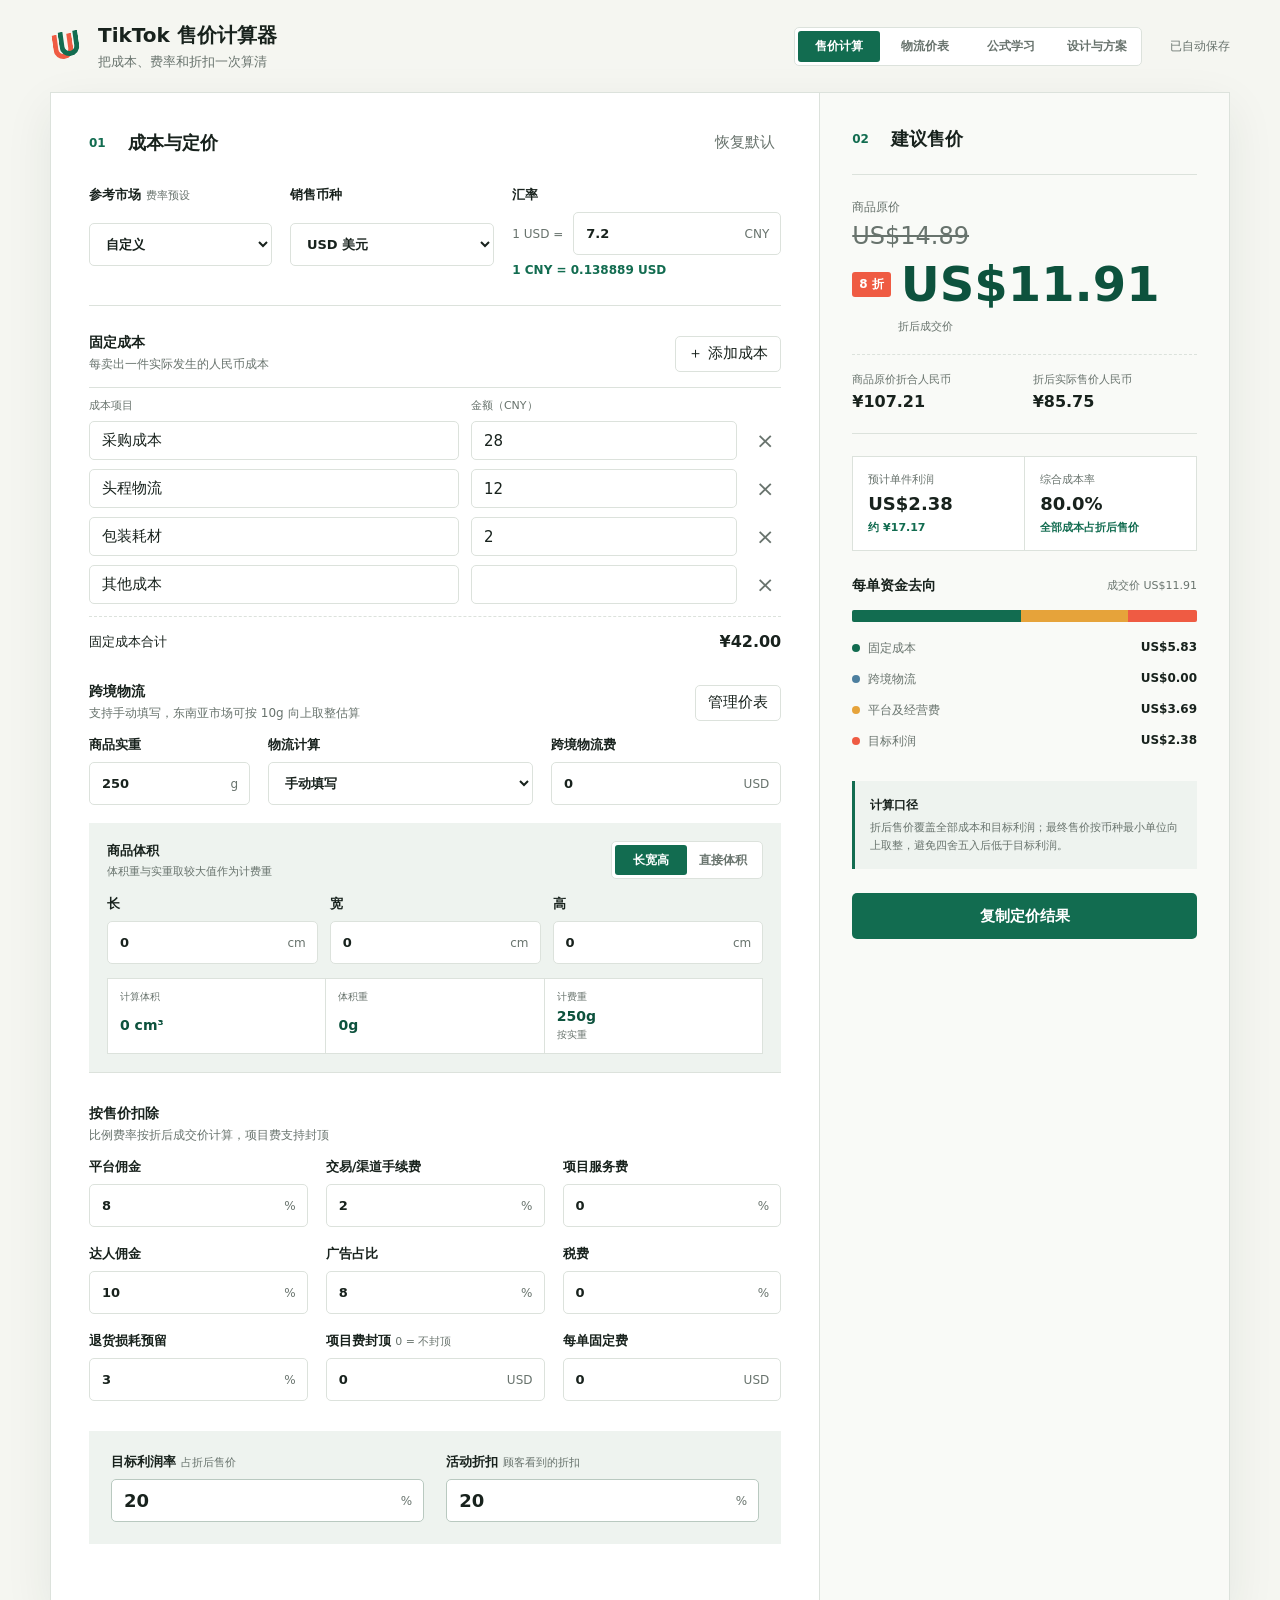
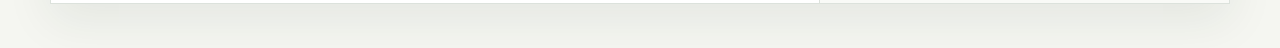
==== index.html @ 567490bc "Initial commit" ====
<!doctype html>
<html lang="zh-CN">
<head>
  <meta charset="utf-8">
  <meta name="viewport" content="width=device-width, initial-scale=1">
  <meta name="color-scheme" content="light">
  <meta name="theme-color" content="#f6f7f3">
  <title>TikTok 售价计算器</title>
  <link rel="stylesheet" href="styles.css">
</head>
<body>
  <header class="app-header">
    <div class="brand-mark" aria-hidden="true"><span></span><span></span></div>
    <div>
      <h1>TikTok 售价计算器</h1>
      <p>把成本、费率和折扣一次算清</p>
    </div>
    <nav class="top-nav" aria-label="主要页面">
      <a class="top-nav-link is-active" href="index.html" aria-current="page">售价计算</a>
      <a class="top-nav-link" href="shipping.html">物流价表</a>
      <a class="top-nav-link" href="guide.html">公式学习</a>
      <a class="top-nav-link" href="solutions.html">设计与方案</a>
    </nav>
    <div class="save-state" id="saveState" aria-live="polite">已自动保存</div>
  </header>

  <main class="app-shell">
    <section class="workspace" aria-labelledby="inputTitle">
      <div class="section-heading">
        <div>
          <span class="step">01</span>
          <h2 id="inputTitle">成本与定价</h2>
        </div>
        <button class="text-button" id="resetButton" type="button">恢复默认</button>
      </div>

      <div class="settings-grid">
        <label class="field">
          <span>参考市场 <small>费率预设</small></span>
          <select id="marketPreset">
            <option value="custom">自定义</option>
            <option value="MY">马来西亚</option>
            <option value="PH">菲律宾</option>
            <option value="TH">泰国</option>
            <option value="VN">越南</option>
            <option value="SG">新加坡</option>
          </select>
        </label>
        <label class="field">
          <span>销售币种</span>
          <select id="currency">
            <option value="USD">USD 美元</option>
            <option value="MYR">MYR 马来西亚林吉特</option>
            <option value="PHP">PHP 菲律宾比索</option>
            <option value="THB">THB 泰铢</option>
            <option value="VND">VND 越南盾</option>
            <option value="SGD">SGD 新加坡元</option>
            <option value="GBP">GBP 英镑</option>
            <option value="EUR">EUR 欧元</option>
          </select>
        </label>
        <label class="field">
          <span>汇率</span>
          <div class="exchange-editor">
            <span id="forwardCurrencyLabel">1 USD =</span>
            <div class="input-with-unit">
              <input id="exchangeRate" type="number" min="0.0001" step="0.01" inputmode="decimal" value="7.20">
              <span>CNY</span>
            </div>
          </div>
          <output class="exchange-reverse" id="reverseRate" for="currency exchangeRate">1 CNY = 0.1389 USD</output>
        </label>
      </div>

      <div class="subsection-header">
        <div>
          <h3>固定成本</h3>
          <p>每卖出一件实际发生的人民币成本</p>
        </div>
        <button class="secondary-button" id="addCostButton" type="button"><span aria-hidden="true">＋</span> 添加成本</button>
      </div>

      <div class="cost-table" role="group" aria-label="固定成本列表">
        <div class="cost-table-head" aria-hidden="true">
          <span>成本项目</span><span>金额（CNY）</span><span></span>
        </div>
        <div id="costRows"></div>
        <div class="cost-total">
          <span>固定成本合计</span>
          <strong id="fixedCostTotal">¥0.00</strong>
        </div>
      </div>

      <div class="subsection-header logistics-header">
        <div>
          <h3>跨境物流</h3>
          <p id="shippingReference">支持手动填写，东南亚市场可按 10g 向上取整估算</p>
        </div>
        <a class="secondary-button button-link" href="shipping.html">管理价表</a>
      </div>

      <div class="logistics-grid">
        <label class="field">
          <span>商品实重</span>
          <div class="input-with-unit"><input id="productWeight" type="number" min="0" step="1" inputmode="decimal" value="250"><span>g</span></div>
        </label>
        <label class="field">
          <span>物流计算</span>
          <select id="shippingMode">
            <option value="manual">手动填写</option>
            <option value="official">参考价卡自动估算</option>
          </select>
        </label>
        <label class="field">
          <span>跨境物流费 <small id="roundedWeightLabel"></small></span>
          <div class="input-with-unit"><input id="shippingFee" type="number" min="0" step="0.01" inputmode="decimal" value="0"><span class="currency-unit">USD</span></div>
        </label>
      </div>

      <div class="volume-calculator">
        <div class="volume-toolbar">
          <div>
            <strong>商品体积</strong>
            <span>体积重与实重取较大值作为计费重</span>
          </div>
          <div class="segmented-control" role="group" aria-label="体积输入方式">
            <button id="dimensionsModeButton" type="button" aria-pressed="true">长宽高</button>
            <button id="volumeModeButton" type="button" aria-pressed="false">直接体积</button>
          </div>
        </div>

        <div class="dimension-grid" id="dimensionsFields">
          <label class="field"><span>长</span><div class="input-with-unit"><input id="productLength" type="number" min="0" step="0.1" inputmode="decimal" value="0"><span>cm</span></div></label>
          <label class="field"><span>宽</span><div class="input-with-unit"><input id="productWidth" type="number" min="0" step="0.1" inputmode="decimal" value="0"><span>cm</span></div></label>
          <label class="field"><span>高</span><div class="input-with-unit"><input id="productHeight" type="number" min="0" step="0.1" inputmode="decimal" value="0"><span>cm</span></div></label>
        </div>
        <label class="field direct-volume-field" id="directVolumeField" hidden>
          <span>商品体积</span>
          <div class="input-with-unit wide-unit"><input id="productVolume" type="number" min="0" step="1" inputmode="decimal" value="0"><span>cm³</span></div>
        </label>

        <div class="billing-metrics">
          <div><span>计算体积</span><strong id="calculatedVolume">0 cm³</strong></div>
          <div><span>体积重</span><strong id="volumetricWeightValue">0g</strong></div>
          <div><span>计费重</span><strong id="chargeableWeightValue">250g</strong><small id="chargeableReason">按实重</small></div>
        </div>
      </div>

      <div class="subsection-header fee-header">
        <div>
          <h3>按售价扣除</h3>
          <p>比例费率按折后成交价计算，项目费支持封顶</p>
        </div>
      </div>

      <div class="rate-grid">
        <label class="field"><span>平台佣金</span><div class="input-with-unit"><input id="platformRate" type="number" min="0" max="100" step="0.1" value="8"><span>%</span></div></label>
        <label class="field"><span>交易/渠道手续费</span><div class="input-with-unit"><input id="paymentRate" type="number" min="0" max="100" step="0.1" value="2"><span>%</span></div></label>
        <label class="field"><span>项目服务费</span><div class="input-with-unit"><input id="serviceRate" type="number" min="0" max="100" step="0.1" value="0"><span>%</span></div></label>
        <label class="field"><span>达人佣金</span><div class="input-with-unit"><input id="affiliateRate" type="number" min="0" max="100" step="0.1" value="10"><span>%</span></div></label>
        <label class="field"><span>广告占比</span><div class="input-with-unit"><input id="adRate" type="number" min="0" max="100" step="0.1" value="8"><span>%</span></div></label>
        <label class="field"><span>税费</span><div class="input-with-unit"><input id="taxRate" type="number" min="0" max="100" step="0.1" value="0"><span>%</span></div></label>
        <label class="field"><span>退货损耗预留</span><div class="input-with-unit"><input id="returnRate" type="number" min="0" max="100" step="0.1" value="3"><span>%</span></div></label>
        <label class="field"><span>项目费封顶 <small>0 = 不封顶</small></span><div class="input-with-unit"><input id="serviceCap" type="number" min="0" step="0.01" value="0"><span class="currency-unit">USD</span></div></label>
        <label class="field"><span>每单固定费</span><div class="input-with-unit"><input id="fixedOrderFee" type="number" min="0" step="0.01" value="0"><span class="currency-unit">USD</span></div></label>
      </div>

      <div class="pricing-band">
        <label class="field emphasis-field">
          <span>目标利润率 <small>占折后售价</small></span>
          <div class="input-with-unit"><input id="profitMargin" type="number" min="0" max="100" step="0.5" value="20"><span>%</span></div>
        </label>
        <label class="field emphasis-field">
          <span>活动折扣 <small>顾客看到的折扣</small></span>
          <div class="input-with-unit"><input id="discountRate" type="number" min="0" max="99" step="1" value="20"><span>%</span></div>
        </label>
      </div>
      <p class="validation" id="validationMessage" role="alert"></p>
    </section>

    <aside class="result-panel" aria-labelledby="resultTitle">
      <div class="result-sticky">
        <div class="section-heading result-heading">
          <div><span class="step">02</span><h2 id="resultTitle">建议售价</h2></div>
        </div>

        <div class="price-hero">
          <p>商品原价</p>
          <div class="list-price" id="listPrice">$0.00</div>
          <div class="discount-line"><span id="discountBadge">8 折</span><strong id="salePrice">$0.00</strong></div>
          <span class="caption">折后成交价</span>
          <div class="cny-equivalents">
            <div><span>商品原价折合人民币</span><strong id="listPriceCny">¥0.00</strong></div>
            <div><span>折后实际售价人民币</span><strong id="salePriceCny">¥0.00</strong></div>
          </div>
        </div>

        <div class="profit-summary">
          <div><span>预计单件利润</span><strong id="profitValue">$0.00</strong><span id="profitValueCny">约 ¥0.00</span></div>
          <div><span>综合成本率</span><strong id="costRate">0%</strong><span>全部成本占折后售价</span></div>
        </div>

        <div class="breakdown" aria-labelledby="breakdownTitle">
          <div class="breakdown-title"><h3 id="breakdownTitle">每单资金去向</h3><span id="salePriceLabel">成交价 $0.00</span></div>
          <div class="stacked-bar" id="stackedBar" aria-hidden="true">
            <span class="bar-cost"></span><span class="bar-shipping"></span><span class="bar-fee"></span><span class="bar-profit"></span>
          </div>
          <dl>
            <div><dt><i class="legend cost"></i>固定成本</dt><dd id="costValue">$0.00</dd></div>
            <div><dt><i class="legend shipping"></i>跨境物流</dt><dd id="shippingValue">$0.00</dd></div>
            <div><dt><i class="legend fee"></i>平台及经营费</dt><dd id="feeValue">$0.00</dd></div>
            <div><dt><i class="legend profit"></i>目标利润</dt><dd id="profitBreakdown">$0.00</dd></div>
          </dl>
        </div>

        <div class="formula-note">
          <strong>计算口径</strong>
          <p>折后售价覆盖全部成本和目标利润；最终售价按币种最小单位向上取整，避免四舍五入后低于目标利润。</p>
        </div>

        <button class="primary-button" id="copyButton" type="button">复制定价结果</button>
      </div>
    </aside>
  </main>

  <template id="costRowTemplate">
    <div class="cost-row">
      <label><span class="sr-only">成本项目名称</span><input class="cost-name" type="text" maxlength="20"></label>
      <label><span class="sr-only">成本金额</span><input class="cost-amount" type="number" min="0" step="0.01" inputmode="decimal"></label>
      <button class="icon-button delete-cost" type="button" aria-label="删除这项成本">×</button>
    </div>
  </template>

  <script src="shipping-store.js"></script>
  <script src="app.js"></script>
</body>
</html>
---- styles.css ----
:root {
  --bg: #f5f6f1;
  --surface: #ffffff;
  --surface-alt: #eef3ef;
  --ink: #18221d;
  --muted: #68736d;
  --line: #dce2dc;
  --primary: #126c50;
  --primary-dark: #0d523d;
  --accent: #ef5b43;
  --shipping: #4d7f9f;
  --fee: #e6a33a;
  --danger: #b43f32;
  --shadow: 0 16px 45px rgba(31, 50, 40, 0.08);
}

* { box-sizing: border-box; }

body {
  margin: 0;
  background: var(--bg);
  color: var(--ink);
  font-family: Inter, "PingFang SC", "Microsoft YaHei", system-ui, sans-serif;
  font-size: 15px;
}

button, input, select { font: inherit; }
button { cursor: pointer; }
button:focus-visible, input:focus-visible, select:focus-visible { outline: 3px solid rgba(18, 108, 80, 0.2); outline-offset: 2px; }

.app-header {
  width: min(1180px, calc(100% - 40px));
  margin: 0 auto;
  min-height: 92px;
  display: flex;
  align-items: center;
  gap: 14px;
}

.app-header h1 { margin: 0; font-size: 20px; font-weight: 700; letter-spacing: 0; }
.app-header p { margin: 4px 0 0; color: var(--muted); font-size: 13px; }
.brand-mark { position: relative; width: 34px; height: 34px; flex: 0 0 34px; }
.brand-mark span { position: absolute; width: 20px; height: 25px; border: 5px solid var(--ink); border-top: 0; border-radius: 0 0 10px 10px; transform: rotate(-8deg); }
.brand-mark span:first-child { left: 3px; top: 5px; border-color: var(--accent); }
.brand-mark span:last-child { left: 9px; top: 2px; border-color: var(--primary); }
.top-nav { margin-left: auto; display: flex; align-items: center; gap: 4px; padding: 3px; border: 1px solid var(--line); border-radius: 5px; background: var(--surface); }
.top-nav-link { min-width: 82px; padding: 7px 10px; border-radius: 3px; color: var(--muted); font-size: 12px; font-weight: 600; text-align: center; text-decoration: none; }
.top-nav-link:hover { color: var(--ink); background: var(--surface-alt); }
.top-nav-link.is-active { background: var(--primary); color: #fff; }
.save-state { margin-left: 14px; color: var(--muted); font-size: 12px; }

.app-shell {
  width: min(1180px, calc(100% - 40px));
  margin: 0 auto 44px;
  display: grid;
  grid-template-columns: minmax(0, 1.5fr) minmax(330px, 0.8fr);
  align-items: start;
  background: var(--surface);
  border: 1px solid var(--line);
  box-shadow: var(--shadow);
}

.workspace { padding: 34px 38px 42px; min-width: 0; }
.result-panel { align-self: stretch; min-width: 0; border-left: 1px solid var(--line); background: #f9faf7; }
.result-sticky { position: sticky; top: 0; padding: 34px 32px; }

.section-heading, .section-heading > div, .subsection-header, .breakdown-title { display: flex; align-items: center; justify-content: space-between; gap: 12px; }
.section-heading h2 { margin: 0; font-size: 18px; letter-spacing: 0; }
.step { margin-right: 10px; color: var(--primary); font-size: 12px; font-weight: 700; letter-spacing: 0; }
.text-button { border: 0; background: transparent; color: var(--muted); padding: 6px; }
.text-button:hover { color: var(--ink); }

.settings-grid, .rate-grid, .pricing-band, .logistics-grid { display: grid; gap: 18px; }
.settings-grid { grid-template-columns: 0.85fr 0.95fr 1.25fr; margin-top: 28px; padding-bottom: 28px; border-bottom: 1px solid var(--line); }
.rate-grid { grid-template-columns: repeat(3, 1fr); }
.logistics-grid { grid-template-columns: 0.7fr 1.15fr 1fr; }
.pricing-band { grid-template-columns: 1fr 1fr; gap: 22px; margin-top: 30px; padding: 22px; background: var(--surface-alt); }

.field { min-width: 0; display: grid; gap: 8px; color: var(--ink); font-size: 13px; font-weight: 600; }
.field small { color: var(--muted); font-size: 11px; font-weight: 400; }
.field input, .field select, .cost-row input {
  width: 100%;
  height: 43px;
  border: 1px solid var(--line);
  border-radius: 5px;
  background: var(--surface);
  color: var(--ink);
  padding: 0 12px;
}
.field input:hover, .field select:hover, .cost-row input:hover { border-color: #aeb9b2; }
.field input:focus, .field select:focus, .cost-row input:focus { border-color: var(--primary); }
.input-with-unit { position: relative; }
.input-with-unit input { padding-right: 46px; }
.input-with-unit.wide-unit input { padding-right: 58px; }
.input-with-unit > span { position: absolute; right: 12px; top: 50%; transform: translateY(-50%); color: var(--muted); font-size: 12px; font-weight: 500; pointer-events: none; }
.exchange-editor { display: grid; grid-template-columns: auto minmax(0, 1fr); align-items: center; gap: 10px; }
.exchange-editor > span { white-space: nowrap; color: var(--muted); font-size: 12px; font-weight: 500; }
.exchange-reverse { display: block; color: var(--primary); font-size: 12px; font-weight: 600; }

.subsection-header { margin: 28px 0 14px; }
.subsection-header h3, .breakdown h3 { margin: 0; font-size: 14px; letter-spacing: 0; }
.subsection-header p { margin: 4px 0 0; color: var(--muted); font-size: 12px; }
.secondary-button { height: 36px; border: 1px solid var(--line); border-radius: 5px; background: var(--surface); color: var(--ink); padding: 0 12px; white-space: nowrap; }
.button-link { display: inline-flex; align-items: center; justify-content: center; text-decoration: none; }
.secondary-button:hover { border-color: var(--primary); color: var(--primary); }
.fee-header { margin-top: 32px; }
.logistics-header { margin-top: 32px; }
.field input[readonly] { background: var(--surface-alt); color: var(--primary-dark); font-weight: 700; }

.volume-calculator { margin-top: 18px; padding: 18px; border-bottom: 1px solid var(--line); background: var(--surface-alt); }
.volume-calculator [hidden] { display: none !important; }
.volume-toolbar { display: flex; align-items: center; justify-content: space-between; gap: 14px; margin-bottom: 16px; }
.volume-toolbar > div:first-child { display: grid; gap: 4px; }
.volume-toolbar strong { font-size: 13px; }
.volume-toolbar span { color: var(--muted); font-size: 11px; }
.segmented-control { display: flex; flex: 0 0 auto; padding: 3px; border: 1px solid var(--line); border-radius: 5px; background: var(--surface); }
.segmented-control button { min-width: 72px; height: 30px; border: 0; border-radius: 3px; background: transparent; color: var(--muted); font-size: 12px; font-weight: 600; }
.segmented-control button[aria-pressed="true"] { background: var(--primary); color: #fff; }
.dimension-grid { display: grid; grid-template-columns: repeat(3, 1fr); gap: 12px; }
.direct-volume-field { max-width: 260px; }
.billing-metrics { display: grid; grid-template-columns: repeat(3, 1fr); gap: 1px; margin-top: 14px; border: 1px solid var(--line); background: var(--line); }
.billing-metrics > div { min-width: 0; display: grid; gap: 4px; padding: 11px 12px; background: var(--surface); }
.billing-metrics span, .billing-metrics small { color: var(--muted); font-size: 10px; }
.billing-metrics strong { color: var(--primary-dark); font-size: 14px; overflow-wrap: anywhere; }

.cost-table { border-top: 1px solid var(--line); }
.cost-table-head, .cost-row { display: grid; grid-template-columns: minmax(100px, 1fr) minmax(120px, 0.72fr) 32px; gap: 12px; align-items: center; }
.cost-table-head { padding: 10px 0 8px; color: var(--muted); font-size: 11px; }
.cost-row { margin-bottom: 9px; }
.cost-row input { height: 39px; }
.icon-button { width: 32px; height: 32px; border: 0; border-radius: 4px; background: transparent; color: var(--muted); font-size: 22px; line-height: 1; }
.icon-button:hover { background: #f8e8e5; color: var(--danger); }
.cost-total { display: flex; align-items: center; justify-content: space-between; margin-top: 12px; padding-top: 15px; border-top: 1px dashed var(--line); font-size: 13px; }
.cost-total strong { font-size: 16px; }

.emphasis-field input { border-color: #b9c9c0; font-size: 18px; font-weight: 700; }
.validation { min-height: 19px; margin: 10px 0 -12px; color: var(--danger); font-size: 12px; }

.result-heading { margin-bottom: 23px; }
.price-hero { padding: 24px 0 22px; border-top: 1px solid var(--line); border-bottom: 1px solid var(--line); }
.price-hero p { margin: 0 0 6px; color: var(--muted); font-size: 12px; }
.list-price { color: var(--muted); font-size: 24px; text-decoration: line-through; }
.discount-line { display: flex; align-items: center; gap: 10px; margin-top: 8px; }
.discount-line span { flex: 0 0 auto; border-radius: 3px; background: var(--accent); color: #fff; padding: 4px 7px; font-size: 12px; font-weight: 700; }
.discount-line strong { min-width: 0; color: var(--primary-dark); font-size: clamp(34px, 4vw, 48px); line-height: 1.12; overflow-wrap: anywhere; letter-spacing: 0; }
.caption { display: block; margin: 7px 0 0 46px; color: var(--muted); font-size: 11px; }
.cny-equivalents { display: grid; grid-template-columns: 1fr 1fr; gap: 16px; margin-top: 20px; padding-top: 17px; border-top: 1px dashed var(--line); }
.cny-equivalents > div { min-width: 0; display: grid; gap: 5px; }
.cny-equivalents span { color: var(--muted); font-size: 11px; }
.cny-equivalents strong { color: var(--ink); font-size: 16px; overflow-wrap: anywhere; }

.profit-summary { display: grid; grid-template-columns: 1fr 1fr; gap: 1px; margin: 22px 0; background: var(--line); border: 1px solid var(--line); }
.profit-summary > div { min-width: 0; display: grid; gap: 6px; background: var(--surface); padding: 15px; }
.profit-summary span { color: var(--muted); font-size: 11px; }
.profit-summary strong { font-size: 18px; overflow-wrap: anywhere; }
.profit-summary strong + span { color: var(--primary); font-weight: 600; }

.breakdown { margin-top: 26px; }
.breakdown-title span { color: var(--muted); font-size: 11px; }
.stacked-bar { display: flex; width: 100%; height: 12px; margin: 15px 0 11px; overflow: hidden; border-radius: 2px; background: var(--line); }
.stacked-bar span { min-width: 0; transition: width 180ms ease; }
.stacked-bar.is-invalid span { width: 0 !important; }
.bar-cost { background: var(--primary); }
.bar-shipping { background: var(--shipping); }
.bar-fee { background: var(--fee); }
.bar-profit { background: var(--accent); }
.breakdown dl { margin: 0; }
.breakdown dl > div { display: flex; justify-content: space-between; gap: 15px; padding: 7px 0; color: var(--muted); font-size: 12px; }
.breakdown dt { display: flex; align-items: center; gap: 8px; }
.breakdown dd { margin: 0; color: var(--ink); font-weight: 600; }
.legend { width: 8px; height: 8px; border-radius: 50%; }
.legend.cost { background: var(--primary); }
.legend.shipping { background: var(--shipping); }
.legend.fee { background: var(--fee); }
.legend.profit { background: var(--accent); }

.formula-note { margin: 24px 0; padding: 14px 15px; border-left: 3px solid var(--primary); background: var(--surface-alt); }
.formula-note strong { font-size: 12px; }
.formula-note p { margin: 5px 0 0; color: var(--muted); font-size: 11px; line-height: 1.65; }
.primary-button { width: 100%; height: 46px; border: 0; border-radius: 5px; background: var(--primary); color: #fff; font-weight: 700; }
.primary-button:hover { background: var(--primary-dark); }
.primary-button:disabled { cursor: not-allowed; opacity: 0.45; }
.sr-only { position: absolute; width: 1px; height: 1px; overflow: hidden; clip: rect(0, 0, 0, 0); white-space: nowrap; }

@media (max-width: 860px) {
  .app-shell { grid-template-columns: 1fr; }
  .result-panel { border-left: 0; border-top: 1px solid var(--line); }
  .result-sticky { position: static; }
}

@media (max-width: 600px) {
  .app-header, .app-shell { width: calc(100% - 24px); }
  .app-header { min-height: 78px; flex-wrap: wrap; padding: 14px 0; }
  .app-header p { display: none; }
  .save-state { display: none; }
  .top-nav { order: 3; width: 100%; margin-left: 0; }
  .top-nav-link { flex: 1; min-width: 0; padding-right: 5px; padding-left: 5px; font-size: 11px; }
  .workspace, .result-sticky { padding: 24px 18px 28px; }
  .settings-grid, .pricing-band, .logistics-grid { grid-template-columns: 1fr; }
  .volume-toolbar { align-items: flex-start; flex-direction: column; }
  .dimension-grid, .billing-metrics { grid-template-columns: 1fr; }
  .segmented-control { width: 100%; }
  .segmented-control button { flex: 1; }
  .direct-volume-field { max-width: none; }
  .rate-grid { grid-template-columns: 1fr 1fr; gap: 14px 12px; }
  .pricing-band { padding: 17px; gap: 16px; }
  .subsection-header { align-items: end; }
  .subsection-header p { max-width: 220px; }
  .cny-equivalents { grid-template-columns: 1fr; gap: 11px; }
}

@media (max-width: 380px) {
  .rate-grid { grid-template-columns: 1fr; }
  .cost-table-head { display: none; }
  .cost-table { padding-top: 12px; }
  .cost-row { grid-template-columns: 1fr 1fr 28px; gap: 7px; }
}

@media (prefers-reduced-motion: reduce) {
  * { transition: none !important; }
}
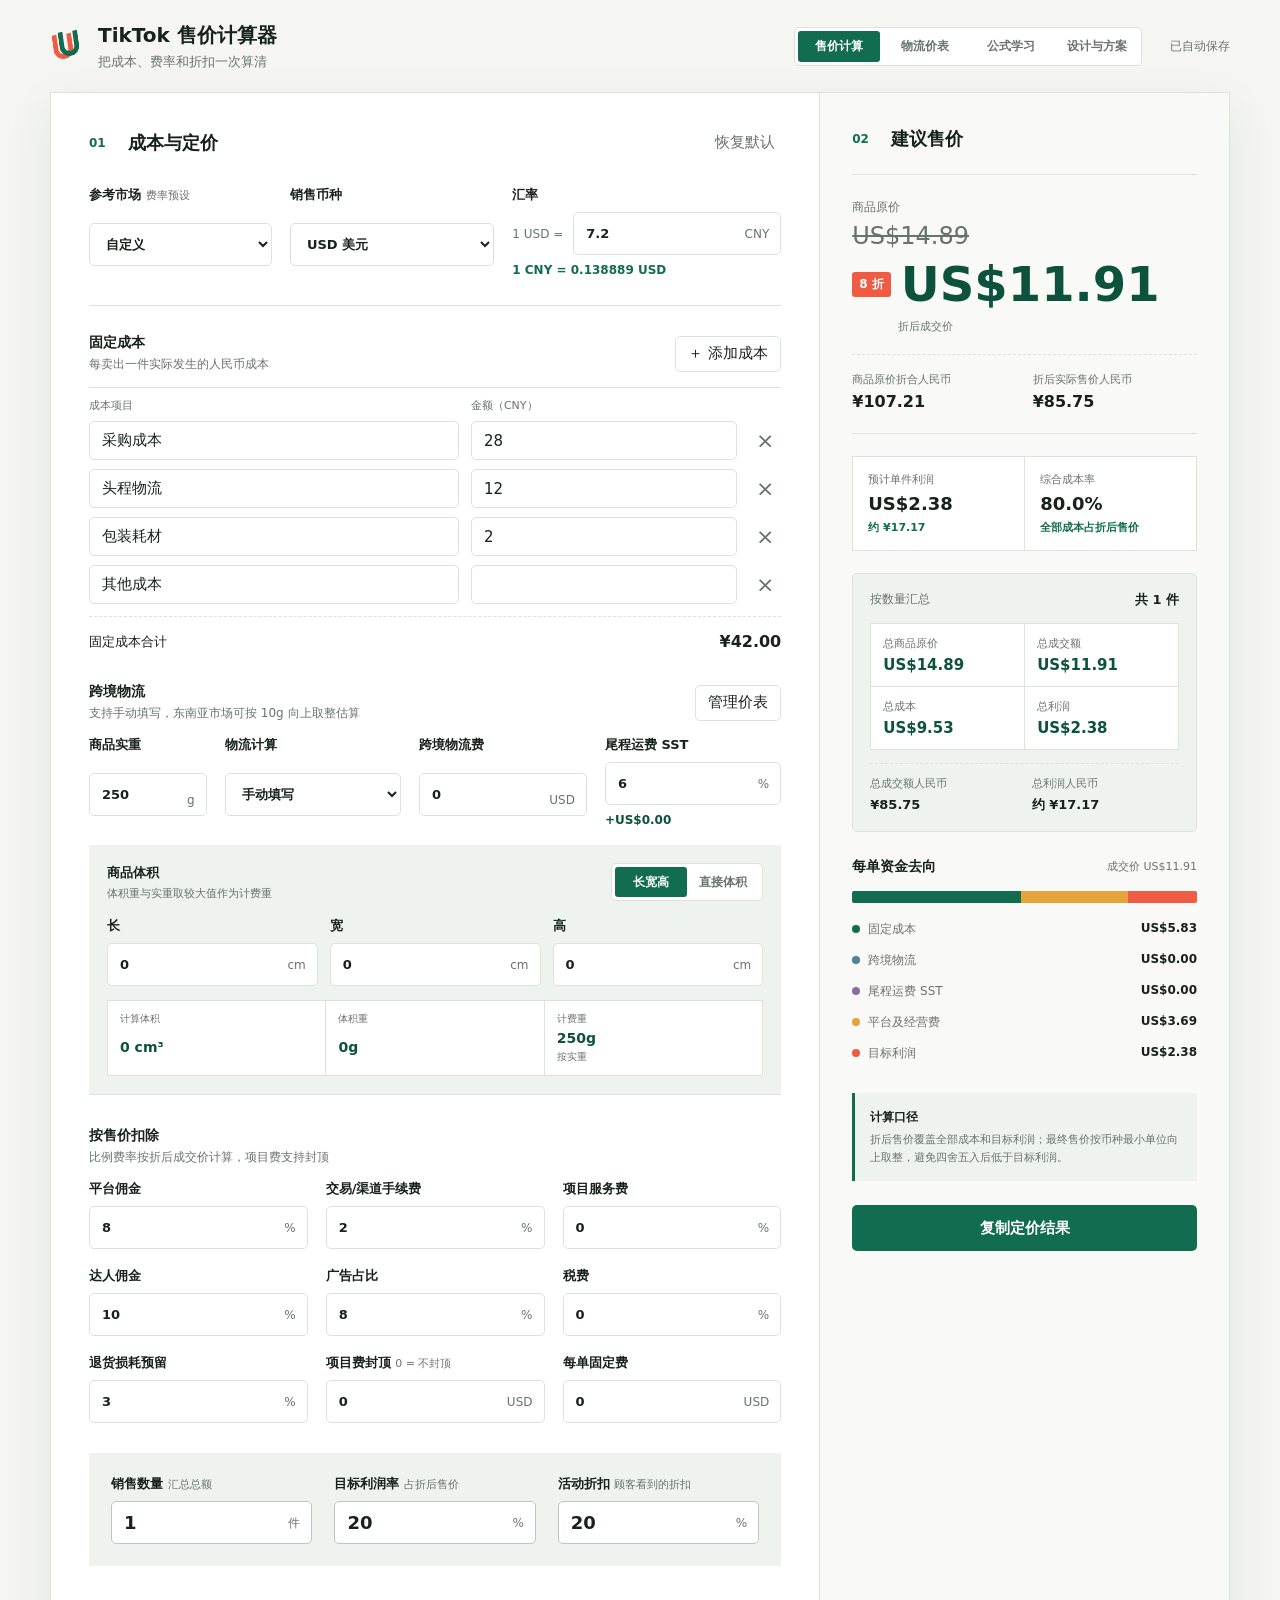
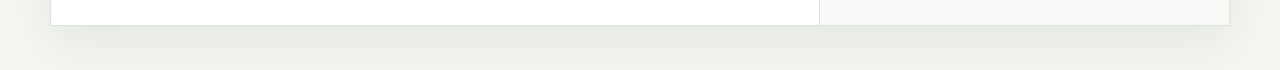
==== commit 85edc11c: "feat: 新增销售数量汇总与马来尾程 SST - 计算页新增销售数量字段，按单件汇总总商品原价、总成交额、总成本与总利润 - 新增马来尾程运费 SST 可编辑项，默认 6%，其他市场默认 0 - 同" ====
--- a/index.html
+++ b/index.html
@@ -115,6 +115,14 @@
           <span>跨境物流费 <small id="roundedWeightLabel"></small></span>
           <div class="input-with-unit"><input id="shippingFee" type="number" min="0" step="0.01" inputmode="decimal" value="0"><span class="currency-unit">USD</span></div>
         </label>
+        <label class="field sst-field">
+          <span>尾程运费 SST</span>
+          <div class="input-with-unit">
+            <input id="shippingSstRate" type="number" min="0" max="100" step="0.1" inputmode="decimal" value="6">
+            <span>%</span>
+          </div>
+          <output class="sst-amount" id="shippingSstAmount" aria-live="polite">+0.00</output>
+        </label>
       </div>
 
       <div class="volume-calculator">
@@ -167,6 +175,10 @@
 
       <div class="pricing-band">
         <label class="field emphasis-field">
+          <span>销售数量 <small>汇总总额</small></span>
+          <div class="input-with-unit"><input id="quantity" type="number" min="1" step="1" inputmode="numeric" value="1"><span>件</span></div>
+        </label>
+        <label class="field emphasis-field">
           <span>目标利润率 <small>占折后售价</small></span>
           <div class="input-with-unit"><input id="profitMargin" type="number" min="0" max="100" step="0.5" value="20"><span>%</span></div>
         </label>
@@ -200,14 +212,32 @@
           <div><span>综合成本率</span><strong id="costRate">0%</strong><span>全部成本占折后售价</span></div>
         </div>
 
+        <div class="total-summary">
+          <div class="total-summary-title">
+            <span>按数量汇总</span>
+            <strong id="quantityLabel">共 1 件</strong>
+          </div>
+          <div class="total-summary-grid">
+            <div><span>总商品原价</span><strong id="totalListPrice">$0.00</strong></div>
+            <div><span>总成交额</span><strong id="totalSalePrice">$0.00</strong></div>
+            <div><span>总成本</span><strong id="totalCost">$0.00</strong></div>
+            <div><span>总利润</span><strong id="totalProfit">$0.00</strong></div>
+          </div>
+          <div class="total-summary-cny">
+            <div><span>总成交额人民币</span><strong id="totalSalePriceCny">¥0.00</strong></div>
+            <div><span>总利润人民币</span><strong id="totalProfitCny">约 ¥0.00</strong></div>
+          </div>
+        </div>
+
         <div class="breakdown" aria-labelledby="breakdownTitle">
           <div class="breakdown-title"><h3 id="breakdownTitle">每单资金去向</h3><span id="salePriceLabel">成交价 $0.00</span></div>
           <div class="stacked-bar" id="stackedBar" aria-hidden="true">
-            <span class="bar-cost"></span><span class="bar-shipping"></span><span class="bar-fee"></span><span class="bar-profit"></span>
+            <span class="bar-cost"></span><span class="bar-shipping"></span><span class="bar-sst"></span><span class="bar-fee"></span><span class="bar-profit"></span>
           </div>
           <dl>
             <div><dt><i class="legend cost"></i>固定成本</dt><dd id="costValue">$0.00</dd></div>
             <div><dt><i class="legend shipping"></i>跨境物流</dt><dd id="shippingValue">$0.00</dd></div>
+            <div><dt><i class="legend sst"></i>尾程运费 SST</dt><dd id="shippingSstValue">$0.00</dd></div>
             <div><dt><i class="legend fee"></i>平台及经营费</dt><dd id="feeValue">$0.00</dd></div>
             <div><dt><i class="legend profit"></i>目标利润</dt><dd id="profitBreakdown">$0.00</dd></div>
           </dl>
--- a/styles.css
+++ b/styles.css
@@ -73,8 +73,8 @@
 .settings-grid, .rate-grid, .pricing-band, .logistics-grid { display: grid; gap: 18px; }
 .settings-grid { grid-template-columns: 0.85fr 0.95fr 1.25fr; margin-top: 28px; padding-bottom: 28px; border-bottom: 1px solid var(--line); }
 .rate-grid { grid-template-columns: repeat(3, 1fr); }
-.logistics-grid { grid-template-columns: 0.7fr 1.15fr 1fr; }
-.pricing-band { grid-template-columns: 1fr 1fr; gap: 22px; margin-top: 30px; padding: 22px; background: var(--surface-alt); }
+.logistics-grid { grid-template-columns: 0.7fr 1.05fr 1fr 1.05fr; }
+.pricing-band { grid-template-columns: repeat(3, 1fr); gap: 22px; margin-top: 30px; padding: 22px; background: var(--surface-alt); }
 
 .field { min-width: 0; display: grid; gap: 8px; color: var(--ink); font-size: 13px; font-weight: 600; }
 .field small { color: var(--muted); font-size: 11px; font-weight: 400; }
@@ -106,6 +106,7 @@
 .fee-header { margin-top: 32px; }
 .logistics-header { margin-top: 32px; }
 .field input[readonly] { background: var(--surface-alt); color: var(--primary-dark); font-weight: 700; }
+.sst-amount { color: var(--primary-dark); font-size: 12px; font-weight: 700; font-variant-numeric: tabular-nums; }
 
 .volume-calculator { margin-top: 18px; padding: 18px; border-bottom: 1px solid var(--line); background: var(--surface-alt); }
 .volume-calculator [hidden] { display: none !important; }
@@ -155,6 +156,18 @@
 .profit-summary strong { font-size: 18px; overflow-wrap: anywhere; }
 .profit-summary strong + span { color: var(--primary); font-weight: 600; }
 
+.total-summary { margin: 22px 0; padding: 17px; border: 1px solid var(--line); border-radius: 5px; background: var(--surface-alt); }
+.total-summary-title { display: flex; align-items: center; justify-content: space-between; gap: 10px; margin-bottom: 14px; }
+.total-summary-title span { color: var(--muted); font-size: 12px; }
+.total-summary-title strong { font-size: 13px; }
+.total-summary-grid { display: grid; grid-template-columns: 1fr 1fr; gap: 1px; background: var(--line); border: 1px solid var(--line); }
+.total-summary-grid > div { min-width: 0; display: grid; gap: 5px; padding: 12px; background: var(--surface); }
+.total-summary-grid span, .total-summary-cny span { color: var(--muted); font-size: 11px; }
+.total-summary-grid strong { color: var(--primary-dark); font-size: 15px; overflow-wrap: anywhere; }
+.total-summary-cny { display: grid; grid-template-columns: 1fr 1fr; gap: 14px; margin-top: 13px; padding-top: 12px; border-top: 1px dashed var(--line); }
+.total-summary-cny > div { min-width: 0; display: grid; gap: 5px; }
+.total-summary-cny strong { color: var(--ink); font-size: 13px; overflow-wrap: anywhere; }
+
 .breakdown { margin-top: 26px; }
 .breakdown-title span { color: var(--muted); font-size: 11px; }
 .stacked-bar { display: flex; width: 100%; height: 12px; margin: 15px 0 11px; overflow: hidden; border-radius: 2px; background: var(--line); }
@@ -162,6 +175,7 @@
 .stacked-bar.is-invalid span { width: 0 !important; }
 .bar-cost { background: var(--primary); }
 .bar-shipping { background: var(--shipping); }
+.bar-sst { background: #8a6da5; }
 .bar-fee { background: var(--fee); }
 .bar-profit { background: var(--accent); }
 .breakdown dl { margin: 0; }
@@ -171,6 +185,7 @@
 .legend { width: 8px; height: 8px; border-radius: 50%; }
 .legend.cost { background: var(--primary); }
 .legend.shipping { background: var(--shipping); }
+.legend.sst { background: #8a6da5; }
 .legend.fee { background: var(--fee); }
 .legend.profit { background: var(--accent); }
 
